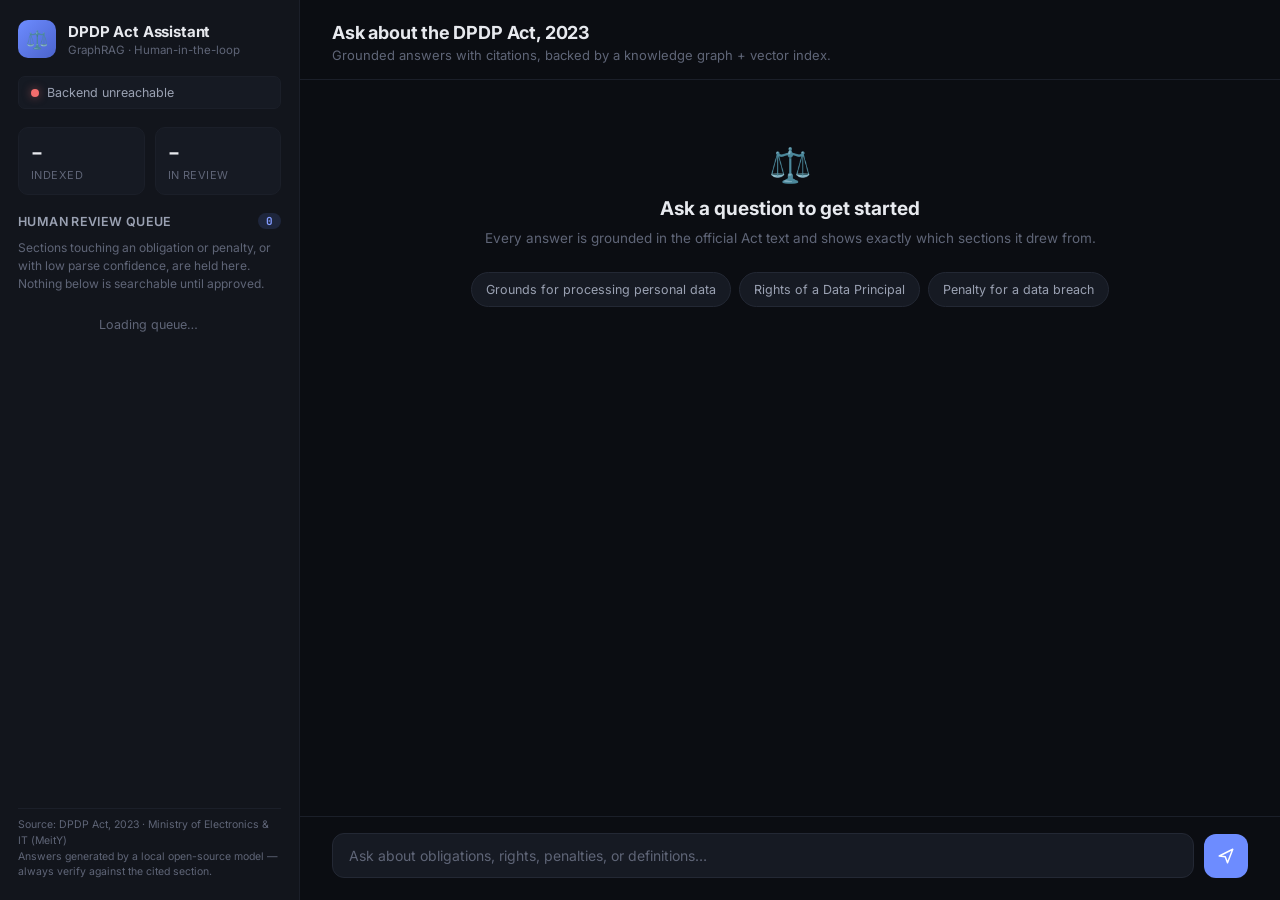
==== frontend/index.html @ 447b285f "Restructure repo: organize into src/docs/frontend/notebooks, remove duplicate notebook and video" ====
<!DOCTYPE html>
<html lang="en">
<head>
<meta charset="UTF-8" />
<meta name="viewport" content="width=device-width, initial-scale=1.0" />
<title>DPDP Act Assistant</title>
<link rel="icon" href="data:image/svg+xml,<svg xmlns=%22http://www.w3.org/2000/svg%22 viewBox=%220 0 24 24%22><text y=%2220%22 font-size=%2220%22>⚖️</text></svg>" />
<link rel="preconnect" href="https://fonts.googleapis.com">
<link rel="preconnect" href="https://fonts.gstatic.com" crossorigin>
<link href="https://fonts.googleapis.com/css2?family=Inter:wght@400;500;600;700&family=JetBrains+Mono:wght@400;500&display=swap" rel="stylesheet">
<link rel="stylesheet" href="/style.css" />
</head>
<body>

<div class="app">

  <!-- ============ SIDEBAR ============ -->
  <aside class="sidebar" id="sidebar">
    <div class="brand">
      <div class="brand-mark">⚖️</div>
      <div class="brand-text">
        <div class="brand-title">DPDP Act Assistant</div>
        <div class="brand-sub">GraphRAG · Human-in-the-loop</div>
      </div>
    </div>

    <div class="status-row" id="statusRow">
      <span class="status-dot" id="statusDot"></span>
      <span id="statusText">Connecting…</span>
    </div>

    <div class="stat-grid" id="statGrid">
      <div class="stat-card">
        <div class="stat-value" id="statIndexed">–</div>
        <div class="stat-label">Indexed</div>
      </div>
      <div class="stat-card">
        <div class="stat-value" id="statPending">–</div>
        <div class="stat-label">In review</div>
      </div>
    </div>

    <div class="sidebar-section">
      <div class="sidebar-heading">
        <span>Human review queue</span>
        <span class="badge" id="reviewBadge">0</span>
      </div>
      <p class="sidebar-hint">
        Sections touching an obligation or penalty, or with low parse confidence, are held here.
        Nothing below is searchable until approved.
      </p>
      <div class="review-list" id="reviewList">
        <div class="empty-state">Loading queue…</div>
      </div>
    </div>

    <div class="sidebar-footer">
      Source: DPDP Act, 2023 · Ministry of Electronics &amp; IT (MeitY)
      <br/>Answers generated by a local open-source model — always verify against the cited section.
    </div>
  </aside>

  <button class="sidebar-toggle" id="sidebarToggle" aria-label="Toggle sidebar">☰</button>

  <!-- ============ MAIN CHAT ============ -->
  <main class="main">
    <header class="chat-header">
      <div>
        <h1>Ask about the DPDP Act, 2023</h1>
        <p>Grounded answers with citations, backed by a knowledge graph + vector index.</p>
      </div>
    </header>

    <div class="chat-scroll" id="chatScroll">
      <div class="welcome" id="welcomeCard">
        <div class="welcome-icon">⚖️</div>
        <h2>Ask a question to get started</h2>
        <p>Every answer is grounded in the official Act text and shows exactly which sections it drew from.</p>
        <div class="suggestion-row">
          <button class="suggestion-chip" data-q="What are the grounds for processing personal data?">Grounds for processing personal data</button>
          <button class="suggestion-chip" data-q="What rights does a Data Principal have?">Rights of a Data Principal</button>
          <button class="suggestion-chip" data-q="What penalty applies for a data breach?">Penalty for a data breach</button>
        </div>
      </div>
      <div id="messages"></div>
    </div>

    <form class="composer" id="composerForm">
      <input
        id="composerInput"
        type="text"
        maxlength="500"
        autocomplete="off"
        placeholder="Ask about obligations, rights, penalties, or definitions…"
      />
      <button type="submit" id="sendBtn" aria-label="Send">
        <svg width="18" height="18" viewBox="0 0 24 24" fill="none"><path d="M3 12L21 3L14 21L11 13L3 12Z" stroke="currentColor" stroke-width="2" stroke-linejoin="round"/></svg>
      </button>
    </form>
  </main>
</div>

<!-- ============ CITATION MODAL ============ -->
<div class="modal-backdrop" id="modalBackdrop">
  <div class="modal">
    <div class="modal-header">
      <span id="modalTitle">Section</span>
      <button class="modal-close" id="modalClose">✕</button>
    </div>
    <div class="modal-body" id="modalBody"></div>
  </div>
</div>

<script src="/app.js"></script>
</body>
</html>
---- style.css ----
:root {
  --bg: #0b0d12;
  --bg-elevated: #12151c;
  --bg-card: #161a23;
  --border: #232834;
  --border-soft: #1b1f29;
  --text: #e7e9ee;
  --text-dim: #9aa1b2;
  --text-faint: #5f6577;
  --accent: #6d8cff;
  --accent-soft: rgba(109, 140, 255, 0.14);
  --accent-strong: #829bff;
  --success: #3ecf8e;
  --warn: #f5b93d;
  --danger: #f26d6d;
  --radius-lg: 16px;
  --radius-md: 10px;
  --radius-sm: 7px;
  --shadow-lg: 0 20px 48px rgba(0, 0, 0, 0.45);
  --font: 'Inter', -apple-system, BlinkMacSystemFont, sans-serif;
  --mono: 'JetBrains Mono', ui-monospace, monospace;
}

* { box-sizing: border-box; }

html, body {
  height: 100%;
  margin: 0;
  background: var(--bg);
  color: var(--text);
  font-family: var(--font);
  -webkit-font-smoothing: antialiased;
}

.app {
  display: grid;
  grid-template-columns: 300px 1fr;
  height: 100vh;
  overflow: hidden;
}

/* ============ SIDEBAR ============ */
.sidebar {
  background: var(--bg-elevated);
  border-right: 1px solid var(--border-soft);
  display: flex;
  flex-direction: column;
  padding: 20px 18px;
  overflow-y: auto;
  gap: 18px;
}

.brand { display: flex; align-items: center; gap: 12px; }
.brand-mark {
  width: 38px; height: 38px;
  display: flex; align-items: center; justify-content: center;
  background: linear-gradient(135deg, var(--accent), #4b63cc);
  border-radius: var(--radius-md);
  font-size: 18px;
  flex-shrink: 0;
}
.brand-title { font-weight: 700; font-size: 15px; letter-spacing: -0.01em; }
.brand-sub { font-size: 11.5px; color: var(--text-faint); margin-top: 2px; }

.status-row {
  display: flex; align-items: center; gap: 8px;
  font-size: 12.5px; color: var(--text-dim);
  background: var(--bg-card);
  border: 1px solid var(--border-soft);
  padding: 8px 12px;
  border-radius: var(--radius-sm);
}
.status-dot {
  width: 8px; height: 8px; border-radius: 50%;
  background: var(--text-faint);
  flex-shrink: 0;
  transition: background 0.2s;
}
.status-dot.online { background: var(--success); box-shadow: 0 0 8px rgba(62, 207, 142, 0.6); }
.status-dot.offline { background: var(--danger); box-shadow: 0 0 8px rgba(242, 109, 109, 0.5); }

.stat-grid { display: grid; grid-template-columns: 1fr 1fr; gap: 10px; }
.stat-card {
  background: var(--bg-card);
  border: 1px solid var(--border-soft);
  border-radius: var(--radius-md);
  padding: 12px;
}
.stat-value { font-size: 20px; font-weight: 700; font-family: var(--mono); }
.stat-label { font-size: 11px; color: var(--text-faint); margin-top: 2px; text-transform: uppercase; letter-spacing: 0.04em; }

.sidebar-section { display: flex; flex-direction: column; gap: 10px; flex: 1; min-height: 0; }
.sidebar-heading {
  display: flex; align-items: center; justify-content: space-between;
  font-size: 12.5px; font-weight: 600; color: var(--text-dim);
  text-transform: uppercase; letter-spacing: 0.03em;
}
.badge {
  background: var(--accent-soft); color: var(--accent-strong);
  font-size: 11px; font-weight: 700; padding: 1px 8px; border-radius: 999px;
  font-family: var(--mono);
}
.sidebar-hint { font-size: 12px; color: var(--text-faint); line-height: 1.5; margin: 0; }

.review-list { display: flex; flex-direction: column; gap: 8px; overflow-y: auto; padding-right: 2px; }
.empty-state { font-size: 12.5px; color: var(--text-faint); padding: 14px 4px; text-align: center; }

.review-item {
  background: var(--bg-card);
  border: 1px solid var(--border-soft);
  border-radius: var(--radius-md);
  padding: 10px 12px;
}
.review-item-title { font-size: 13px; font-weight: 600; margin-bottom: 4px; }
.review-item-meta { font-size: 11px; color: var(--text-faint); display: flex; gap: 10px; margin-bottom: 8px; }
.review-item-meta .flag { color: var(--warn); }
.confidence-bar { height: 4px; border-radius: 2px; background: var(--border); overflow: hidden; margin-bottom: 8px; }
.confidence-fill { height: 100%; background: var(--accent); }
.review-actions { display: flex; gap: 6px; }
.btn-mini {
  flex: 1; font-size: 11.5px; font-weight: 600; padding: 6px 0;
  border-radius: 7px; border: 1px solid var(--border); cursor: pointer;
  background: transparent; color: var(--text-dim); transition: all 0.15s;
}
.btn-mini.approve:hover { background: rgba(62, 207, 142, 0.12); border-color: var(--success); color: var(--success); }
.btn-mini.reject:hover { background: rgba(242, 109, 109, 0.12); border-color: var(--danger); color: var(--danger); }
.btn-mini:disabled { opacity: 0.5; cursor: default; }

.sidebar-footer { font-size: 10.5px; color: var(--text-faint); line-height: 1.5; padding-top: 8px; border-top: 1px solid var(--border-soft); }

.sidebar-toggle {
  display: none;
  position: fixed; top: 14px; left: 14px; z-index: 20;
  width: 36px; height: 36px; border-radius: 9px;
  background: var(--bg-card); border: 1px solid var(--border);
  color: var(--text); font-size: 16px; cursor: pointer;
}

/* ============ MAIN ============ */
.main { display: flex; flex-direction: column; height: 100vh; min-width: 0; }

.chat-header {
  padding: 22px 32px 16px;
  border-bottom: 1px solid var(--border-soft);
}
.chat-header h1 { font-size: 18px; font-weight: 700; margin: 0 0 4px; letter-spacing: -0.01em; }
.chat-header p { font-size: 13px; color: var(--text-faint); margin: 0; }

.chat-scroll { flex: 1; overflow-y: auto; padding: 24px 32px; }

.welcome { max-width: 640px; margin: 40px auto; text-align: center; }
.welcome-icon { font-size: 34px; margin-bottom: 12px; }
.welcome h2 { font-size: 19px; margin: 0 0 8px; }
.welcome p { color: var(--text-faint); font-size: 13.5px; line-height: 1.6; margin: 0 0 22px; }
.suggestion-row { display: flex; flex-wrap: wrap; gap: 8px; justify-content: center; }
.suggestion-chip {
  background: var(--bg-card); border: 1px solid var(--border);
  color: var(--text-dim); font-size: 12.5px; padding: 9px 14px;
  border-radius: 999px; cursor: pointer; font-family: var(--font);
  transition: all 0.15s;
}
.suggestion-chip:hover { border-color: var(--accent); color: var(--accent-strong); background: var(--accent-soft); }

#messages { display: flex; flex-direction: column; gap: 18px; max-width: 760px; margin: 0 auto; }

.msg { display: flex; gap: 12px; animation: fadeIn 0.25s ease; }
@keyframes fadeIn { from { opacity: 0; transform: translateY(4px); } to { opacity: 1; transform: translateY(0); } }

.msg-avatar {
  width: 30px; height: 30px; border-radius: 8px;
  display: flex; align-items: center; justify-content: center;
  font-size: 14px; flex-shrink: 0; margin-top: 2px;
}
.msg.user .msg-avatar { background: var(--border); }
.msg.assistant .msg-avatar { background: linear-gradient(135deg, var(--accent), #4b63cc); }

.msg-body { flex: 1; min-width: 0; }
.msg-role { font-size: 12px; font-weight: 600; color: var(--text-faint); margin-bottom: 5px; }
.msg-content {
  font-size: 14.5px; line-height: 1.65; color: var(--text);
  white-space: pre-wrap; word-wrap: break-word;
}
.msg.user .msg-content { color: var(--text-dim); }

.msg-content.status-pending { color: var(--warn); }
.msg-content.status-error { color: var(--danger); }
.msg-content.status-empty { color: var(--text-faint); }

.citations { display: flex; flex-wrap: wrap; gap: 6px; margin-top: 10px; }
.citation-chip {
  font-family: var(--mono); font-size: 11.5px;
  background: var(--accent-soft); color: var(--accent-strong);
  border: 1px solid rgba(109, 140, 255, 0.25);
  padding: 3px 10px; border-radius: 999px; cursor: pointer;
  transition: all 0.15s;
}
.citation-chip:hover { background: rgba(109, 140, 255, 0.24); }
.cache-tag { font-size: 10.5px; color: var(--text-faint); margin-top: 8px; font-family: var(--mono); }

.typing-dots { display: inline-flex; gap: 3px; padding: 2px 0; }
.typing-dots span {
  width: 6px; height: 6px; border-radius: 50%; background: var(--text-faint);
  animation: bounce 1.3s infinite ease-in-out;
}
.typing-dots span:nth-child(2) { animation-delay: 0.15s; }
.typing-dots span:nth-child(3) { animation-delay: 0.3s; }
@keyframes bounce { 0%, 60%, 100% { transform: translateY(0); opacity: 0.4; } 30% { transform: translateY(-4px); opacity: 1; } }

.composer {
  display: flex; gap: 10px; align-items: center;
  padding: 16px 32px 22px;
  border-top: 1px solid var(--border-soft);
}
.composer input {
  flex: 1; background: var(--bg-card); border: 1px solid var(--border);
  color: var(--text); font-family: var(--font); font-size: 14px;
  padding: 13px 16px; border-radius: 12px; outline: none;
  transition: border-color 0.15s;
}
.composer input:focus { border-color: var(--accent); }
.composer input::placeholder { color: var(--text-faint); }
.composer button {
  width: 44px; height: 44px; border-radius: 12px; border: none;
  background: var(--accent); color: #fff; cursor: pointer;
  display: flex; align-items: center; justify-content: center;
  flex-shrink: 0; transition: background 0.15s, transform 0.1s;
}
.composer button:hover { background: var(--accent-strong); }
.composer button:active { transform: scale(0.94); }
.composer button:disabled { background: var(--border); cursor: default; }

/* ============ MODAL ============ */
.modal-backdrop {
  position: fixed; inset: 0; background: rgba(5, 6, 10, 0.65);
  display: none; align-items: center; justify-content: center; z-index: 50;
  backdrop-filter: blur(2px);
}
.modal-backdrop.open { display: flex; }
.modal {
  width: min(560px, 92vw); max-height: 78vh; display: flex; flex-direction: column;
  background: var(--bg-elevated); border: 1px solid var(--border);
  border-radius: var(--radius-lg); box-shadow: var(--shadow-lg);
}
.modal-header {
  display: flex; align-items: center; justify-content: space-between;
  padding: 16px 20px; border-bottom: 1px solid var(--border-soft);
  font-weight: 600; font-size: 14.5px;
}
.modal-close { background: none; border: none; color: var(--text-faint); font-size: 15px; cursor: pointer; }
.modal-body { padding: 18px 20px; overflow-y: auto; font-size: 13.5px; line-height: 1.7; color: var(--text-dim); white-space: pre-wrap; }

/* ============ RESPONSIVE ============ */
@media (max-width: 860px) {
  .app { grid-template-columns: 1fr; }
  .sidebar {
    position: fixed; inset: 0 30% 0 0; z-index: 15;
    transform: translateX(-100%); transition: transform 0.2s ease;
    box-shadow: var(--shadow-lg);
  }
  .sidebar.open { transform: translateX(0); }
  .sidebar-toggle { display: flex; align-items: center; justify-content: center; }
  .chat-header, .chat-scroll, .composer { padding-left: 18px; padding-right: 18px; }
  .chat-header { padding-top: 56px; }
}
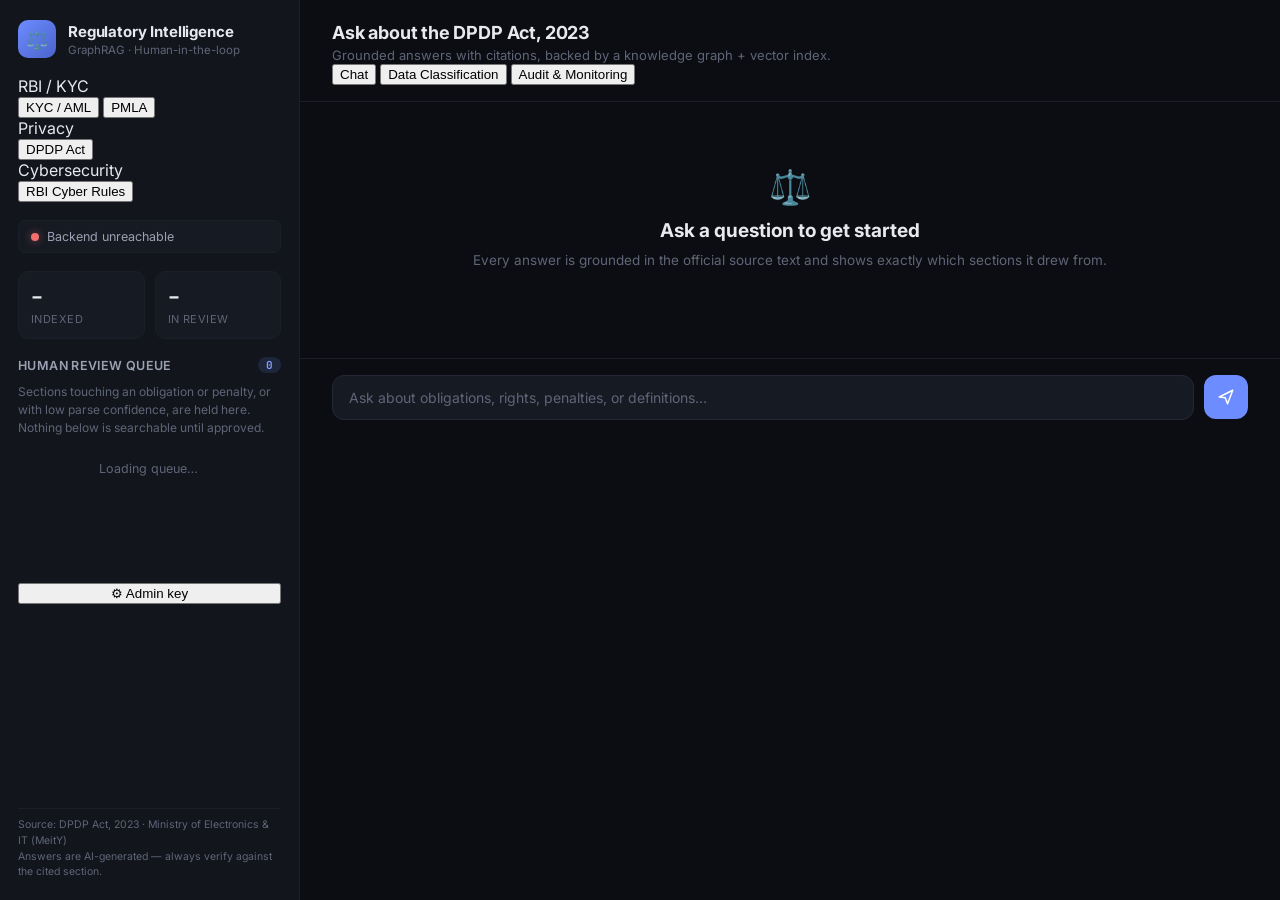
==== commit a3528a27: "Update index.html" ====
--- a/frontend/index.html
+++ b/frontend/index.html
@@ -3,7 +3,7 @@
 <head>
 <meta charset="UTF-8" />
 <meta name="viewport" content="width=device-width, initial-scale=1.0" />
-<title>DPDP Act Assistant</title>
+<title>India Banking Regulatory Intelligence</title>
 <link rel="icon" href="data:image/svg+xml,<svg xmlns=%22http://www.w3.org/2000/svg%22 viewBox=%220 0 24 24%22><text y=%2220%22 font-size=%2220%22>⚖️</text></svg>" />
 <link rel="preconnect" href="https://fonts.googleapis.com">
 <link rel="preconnect" href="https://fonts.gstatic.com" crossorigin>
@@ -19,14 +19,49 @@
     <div class="brand">
       <div class="brand-mark">⚖️</div>
       <div class="brand-text">
-        <div class="brand-title">DPDP Act Assistant</div>
+        <div class="brand-title">Regulatory Intelligence</div>
         <div class="brand-sub">GraphRAG · Human-in-the-loop</div>
+      </div>
+    </div>
+
+    <!-- ---- Law selector: RBI/KYC · Privacy · Cybersecurity ---- -->
+    <div class="law-picker" id="lawPicker">
+      <div class="law-group">
+        <div class="law-group-label">RBI / KYC</div>
+        <button class="law-btn" data-law="kyc_aml">
+          <span class="law-dot" data-dot="kyc_aml"></span>
+          <span>KYC / AML</span>
+        </button>
+        <button class="law-btn" data-law="pmla">
+          <span class="law-dot" data-dot="pmla"></span>
+          <span>PMLA</span>
+        </button>
+      </div>
+      <div class="law-group">
+        <div class="law-group-label">Privacy</div>
+        <button class="law-btn" data-law="dpdp">
+          <span class="law-dot" data-dot="dpdp"></span>
+          <span>DPDP Act</span>
+        </button>
+      </div>
+      <div class="law-group">
+        <div class="law-group-label">Cybersecurity</div>
+        <button class="law-btn" data-law="rbi_cyber">
+          <span class="law-dot" data-dot="rbi_cyber"></span>
+          <span>RBI Cyber Rules</span>
+        </button>
       </div>
     </div>
 
     <div class="status-row" id="statusRow">
       <span class="status-dot" id="statusDot"></span>
       <span id="statusText">Connecting…</span>
+    </div>
+
+    <!-- Shown only when the selected law hasn't been ingested yet -->
+    <div class="ingest-banner" id="ingestBanner" hidden>
+      <p id="ingestBannerText">This law hasn't been indexed yet.</p>
+      <button class="btn-mini ingest-btn" id="ingestBtn">Ingest now</button>
     </div>
 
     <div class="stat-grid" id="statGrid">
@@ -54,49 +89,124 @@
       </div>
     </div>
 
-    <div class="sidebar-footer">
+    <!-- ---- Admin key (needed for Ingest + Approve/Reject) ---- -->
+    <div class="sidebar-section admin-section">
+      <button class="admin-toggle" id="adminToggle" type="button">
+        <span>⚙ Admin key</span>
+        <span class="admin-dot" id="adminDot"></span>
+      </button>
+      <div class="admin-panel" id="adminPanel" hidden>
+        <p class="sidebar-hint">Required to ingest a law or approve/reject review items.</p>
+        <input type="password" id="adminKeyInput" placeholder="X-Admin-Key" autocomplete="off" />
+        <button class="btn-mini" id="adminSaveBtn" type="button">Save</button>
+      </div>
+    </div>
+
+    <div class="sidebar-footer" id="sidebarFooter">
       Source: DPDP Act, 2023 · Ministry of Electronics &amp; IT (MeitY)
-      <br/>Answers generated by a local open-source model — always verify against the cited section.
+      <br/>Answers are AI-generated — always verify against the cited section.
     </div>
   </aside>
 
   <button class="sidebar-toggle" id="sidebarToggle" aria-label="Toggle sidebar">☰</button>
 
-  <!-- ============ MAIN CHAT ============ -->
+  <!-- ============ MAIN ============ -->
   <main class="main">
     <header class="chat-header">
       <div>
-        <h1>Ask about the DPDP Act, 2023</h1>
-        <p>Grounded answers with citations, backed by a knowledge graph + vector index.</p>
-      </div>
+        <h1 id="viewTitle">Ask about the DPDP Act, 2023</h1>
+        <p id="viewSubtitle">Grounded answers with citations, backed by a knowledge graph + vector index.</p>
+      </div>
+      <nav class="view-tabs" id="viewTabs">
+        <button class="view-tab active" data-view="chat">Chat</button>
+        <button class="view-tab" data-view="classify">Data Classification</button>
+        <button class="view-tab" data-view="audit">Audit &amp; Monitoring</button>
+      </nav>
     </header>
 
-    <div class="chat-scroll" id="chatScroll">
-      <div class="welcome" id="welcomeCard">
-        <div class="welcome-icon">⚖️</div>
-        <h2>Ask a question to get started</h2>
-        <p>Every answer is grounded in the official Act text and shows exactly which sections it drew from.</p>
-        <div class="suggestion-row">
-          <button class="suggestion-chip" data-q="What are the grounds for processing personal data?">Grounds for processing personal data</button>
-          <button class="suggestion-chip" data-q="What rights does a Data Principal have?">Rights of a Data Principal</button>
-          <button class="suggestion-chip" data-q="What penalty applies for a data breach?">Penalty for a data breach</button>
-        </div>
-      </div>
-      <div id="messages"></div>
-    </div>
-
-    <form class="composer" id="composerForm">
-      <input
-        id="composerInput"
-        type="text"
-        maxlength="500"
-        autocomplete="off"
-        placeholder="Ask about obligations, rights, penalties, or definitions…"
-      />
-      <button type="submit" id="sendBtn" aria-label="Send">
-        <svg width="18" height="18" viewBox="0 0 24 24" fill="none"><path d="M3 12L21 3L14 21L11 13L3 12Z" stroke="currentColor" stroke-width="2" stroke-linejoin="round"/></svg>
-      </button>
-    </form>
+    <!-- ---- Chat view ---- -->
+    <section class="view" id="view-chat">
+      <div class="chat-scroll" id="chatScroll">
+        <div class="welcome" id="welcomeCard">
+          <div class="welcome-icon">⚖️</div>
+          <h2>Ask a question to get started</h2>
+          <p>Every answer is grounded in the official source text and shows exactly which sections it drew from.</p>
+          <div class="suggestion-row" id="suggestionRow"></div>
+        </div>
+        <div id="messages"></div>
+      </div>
+
+      <form class="composer" id="composerForm">
+        <input
+          id="composerInput"
+          type="text"
+          maxlength="500"
+          autocomplete="off"
+          placeholder="Ask about obligations, rights, penalties, or definitions…"
+        />
+        <button type="submit" id="sendBtn" aria-label="Send">
+          <svg width="18" height="18" viewBox="0 0 24 24" fill="none"><path d="M3 12L21 3L14 21L11 13L3 12Z" stroke="currentColor" stroke-width="2" stroke-linejoin="round"/></svg>
+        </button>
+      </form>
+    </section>
+
+    <!-- ---- Data Classification & Policy Engine view ---- -->
+    <section class="view" id="view-classify" hidden>
+      <div class="panel">
+        <div class="panel-intro">
+          <h2>Data Classification &amp; Policy Engine</h2>
+          <p>Paste any text — a query, a document excerpt, a support ticket — and see how it's classified and which controls apply.</p>
+        </div>
+        <form class="classify-form" id="classifyForm">
+          <textarea id="classifyInput" maxlength="10000" placeholder="Paste text to classify…" rows="6"></textarea>
+          <button type="submit" id="classifyBtn">Evaluate</button>
+        </form>
+        <div class="classify-result" id="classifyResult" hidden>
+          <div class="result-block">
+            <div class="result-label">Data classes</div>
+            <div class="chip-row" id="resultClasses"></div>
+          </div>
+          <div class="result-block">
+            <div class="result-label">Required controls</div>
+            <div class="chip-row control-row" id="resultControls"></div>
+          </div>
+          <div class="result-block">
+            <div class="result-label">Rationale</div>
+            <div class="result-text" id="resultRationale"></div>
+          </div>
+          <div class="result-block" id="resultKeywordsBlock" hidden>
+            <div class="result-label">Matched keywords</div>
+            <div class="chip-row muted-row" id="resultKeywords"></div>
+          </div>
+        </div>
+      </div>
+    </section>
+
+    <!-- ---- Audit & Monitoring view ---- -->
+    <section class="view" id="view-audit" hidden>
+      <div class="panel">
+        <div class="panel-intro">
+          <h2>Audit &amp; Monitoring</h2>
+          <p>Every query and every human review decision, across all four laws.</p>
+        </div>
+        <div class="audit-controls">
+          <div class="audit-tabs">
+            <button class="audit-tab active" data-audit="queries">Queries</button>
+            <button class="audit-tab" data-audit="reviews">Review decisions</button>
+          </div>
+          <select id="auditLawFilter" class="audit-law-filter">
+            <option value="">All laws</option>
+            <option value="dpdp">DPDP Act</option>
+            <option value="kyc_aml">KYC / AML</option>
+            <option value="pmla">PMLA</option>
+            <option value="rbi_cyber">RBI Cyber Rules</option>
+          </select>
+        </div>
+        <div class="audit-list" id="auditList">
+          <div class="empty-state">Loading…</div>
+        </div>
+      </div>
+    </section>
   </main>
 </div>
 
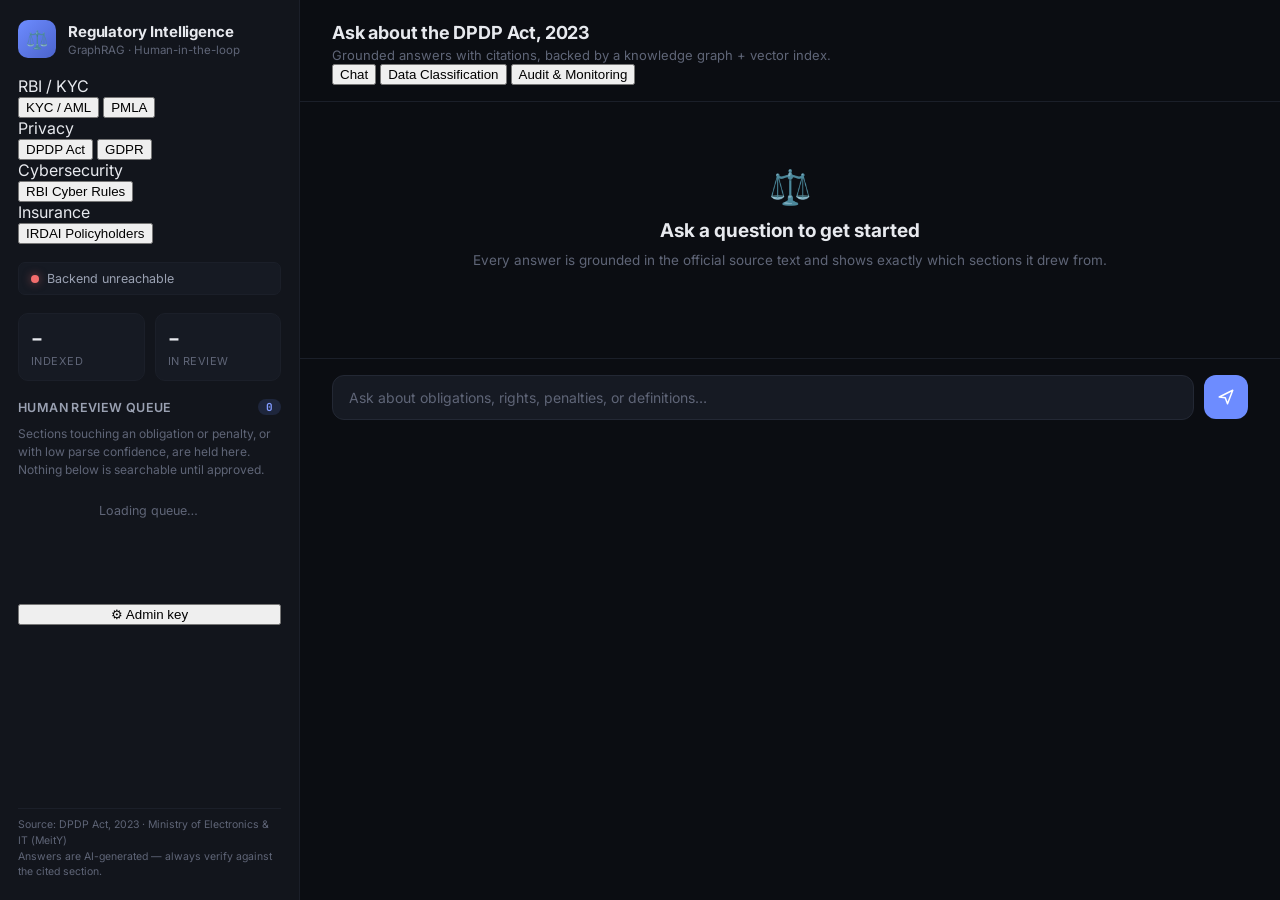
==== commit 4f6b4017: "Add files via upload" ====
--- a/frontend/index.html
+++ b/frontend/index.html
@@ -43,12 +43,23 @@
           <span class="law-dot" data-dot="dpdp"></span>
           <span>DPDP Act</span>
         </button>
+        <button class="law-btn" data-law="gdpr">
+          <span class="law-dot" data-dot="gdpr"></span>
+          <span>GDPR</span>
+        </button>
       </div>
       <div class="law-group">
         <div class="law-group-label">Cybersecurity</div>
         <button class="law-btn" data-law="rbi_cyber">
           <span class="law-dot" data-dot="rbi_cyber"></span>
           <span>RBI Cyber Rules</span>
+        </button>
+      </div>
+      <div class="law-group">
+        <div class="law-group-label">Insurance</div>
+        <button class="law-btn" data-law="irdai">
+          <span class="law-dot" data-dot="irdai"></span>
+          <span>IRDAI Policyholders</span>
         </button>
       </div>
     </div>
